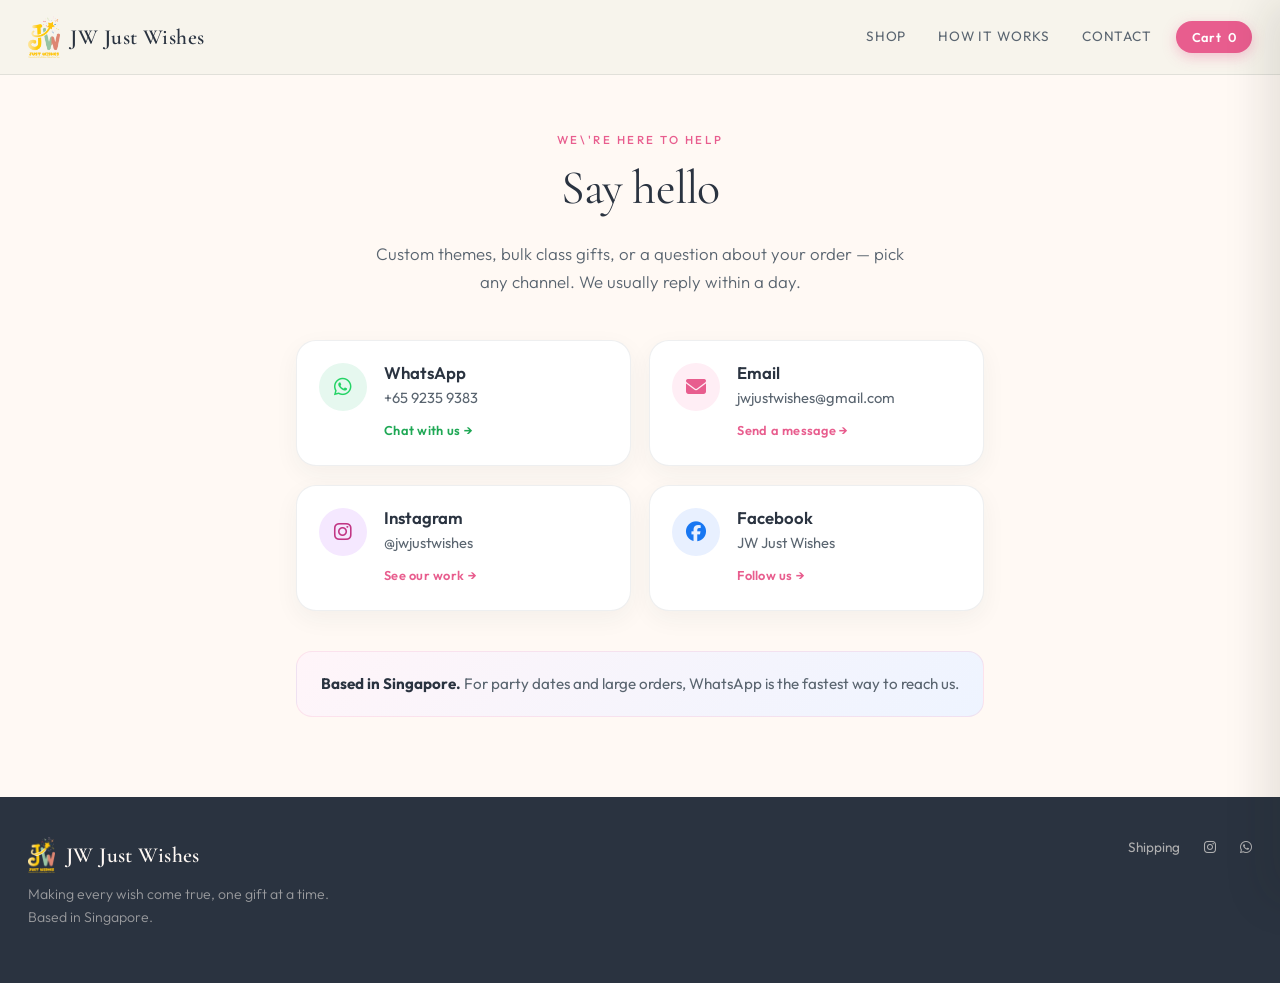
==== contact.html @ 13ad7898 "Add files via upload" ====
<!DOCTYPE html>
<html lang="en">
<head>
<meta charset="UTF-8">
<meta name="viewport" content="width=device-width, initial-scale=1.0">
<title>Contact Us — JW Just Wishes</title>
<link rel="stylesheet" href="https://cdnjs.cloudflare.com/ajax/libs/font-awesome/6.5.1/css/all.min.css">
<link rel="stylesheet" href="styles.css">
<link rel="icon" type="image/png" href="images/logo.png">
</head>
<body>

<header class="nav">
  <div class="nav-inner">
    <button class="menu-toggle" id="menuToggle" aria-label="Toggle navigation">
      <span></span><span></span><span></span>
    </button>
    <a href="index.html" class="brand">
      <img src="images/NewLogo.png" alt="JW Just Wishes logo" class="brand-mark-img">
      <span class="brand-word">JW Just Wishes</span>
    </a>
    <nav class="nav-links" id="navLinks">
      <a href="shop.html">Shop</a>
      <a href="how.html">How it works</a>
      <a href="contact.html">Contact</a>
    </nav>
    <button class="cart-toggle" id="cartToggle" aria-label="Open cart">
      Cart <span id="cartCount">0</span>
    </button>
  </div>
</header>

<main class="contact-page">
  <div class="contact-hero">
    <p class="eyebrow">We\'re here to help</p>
    <h1>Say hello</h1>
    <p class="contact-lead">Custom themes, bulk class gifts, or a question about your order — pick any channel. We usually reply within a day.</p>
  </div>

  <div class="contact-grid">
    <a class="contact-tile contact-tile-wa" href="https://wa.me/6592359383" target="_blank" rel="noopener">
      <span class="contact-tile-icon"><i class="fa-brands fa-whatsapp"></i></span>
      <div class="contact-tile-body">
        <h2>WhatsApp</h2>
        <p class="contact-tile-detail">+65 9235 9383</p>
        <span class="contact-tile-cta">Chat with us →</span>
      </div>
    </a>

    <a class="contact-tile" href="mailto:jwjustwishes@gmail.com">
      <span class="contact-tile-icon"><i class="fa-solid fa-envelope"></i></span>
      <div class="contact-tile-body">
        <h2>Email</h2>
        <p class="contact-tile-detail">jwjustwishes@gmail.com</p>
        <span class="contact-tile-cta">Send a message →</span>
      </div>
    </a>

    <a class="contact-tile" href="https://instagram.com/jwjustwishes" target="_blank" rel="noopener">
      <span class="contact-tile-icon"><i class="fa-brands fa-instagram"></i></span>
      <div class="contact-tile-body">
        <h2>Instagram</h2>
        <p class="contact-tile-detail">@jwjustwishes</p>
        <span class="contact-tile-cta">See our work →</span>
      </div>
    </a>

    <a class="contact-tile" href="https://facebook.com/profile.php?id=61590632560193" target="_blank" rel="noopener">
      <span class="contact-tile-icon"><i class="fa-brands fa-facebook"></i></span>
      <div class="contact-tile-body">
        <h2>Facebook</h2>
        <p class="contact-tile-detail">JW Just Wishes</p>
        <span class="contact-tile-cta">Follow us →</span>
      </div>
    </a>
  </div>

  <div class="contact-note">
    <p><strong>Based in Singapore.</strong> For party dates and large orders, WhatsApp is the fastest way to reach us.</p>
  </div>
</main>

<footer class="site-footer">
  <div class="footer-inner">
    <div>
      <div class="brand footer-brand">
        <span class="logo-chip"><img src="images/NewLogo.png" alt="" class="brand-mark-img"></span>
        <span class="brand-word">JW Just Wishes</span>
      </div>
      <p class="footer-tag">Making every wish come true, one gift at a time.<br>Based in Singapore.</p>
    </div>
    <div class="footer-links">
      <a href="shipping.html">Shipping</a>
      <a href="https://instagram.com/jwjustwishes" target="_blank" rel="noopener" aria-label="Instagram" class="icon-only-link"><i class="fa-brands fa-instagram"></i></a>
      <a href="https://wa.me/6592359383" target="_blank" rel="noopener" aria-label="WhatsApp" class="icon-only-link"><i class="fa-brands fa-whatsapp"></i></a>
    </div>
  </div>
</footer>

<div class="cart-overlay" id="cartOverlay"></div>
<aside class="cart-drawer" id="cartDrawer">
  <div class="cart-head">
    <h3>Your cart</h3>
    <button id="cartClose" aria-label="Close cart">&times;</button>
  </div>
  <div class="cart-items" id="cartItems"></div>
  <div class="cart-foot">
    <div class="shipping-nudge" id="shippingNudge"></div>
    <div class="cart-subtotal"><span>Subtotal</span><span id="cartSubtotal">S$0.00</span></div>
    <div class="cart-subtotal cart-shipping-row"><span>Shipping</span><span id="cartShipping">S$0.00</span></div>
    <div class="cart-subtotal cart-total-row"><span>Total</span><span id="cartTotal">S$0.00</span></div>
    <div class="discount-section">
      <div class="discount-input-group">
        <input type="text" id="discountCodeInput" placeholder="Discount code" autocomplete="off">
        <button type="button" id="applyDiscountBtn">Apply</button>
      </div>
      <p id="discountMessage" class="discount-message"></p>
    </div>
    <button class="btn btn-primary btn-block" id="checkoutBtn">Checkout</button>
    <p class="cart-note">Secure payment via HitPay.</p>
  </div>
</aside>

<script src="script.js"></script>
</body>
</html>
---- styles.css ----
/* ============================================================
   JW Just Wishes — Atelier edition
   Editorial gift boutique · Singapore
   ============================================================ */
@import url('https://fonts.googleapis.com/css2?family=Cormorant+Garamond:ital,wght@0,400;0,600;1,400;1,500&family=Outfit:wght@300;400;500;600&display=swap');

:root {
  --ink: #2a3340;
  --ink-soft: #5a6570;
  --paper: #fff9f4;
  --paper-2: #ffeef5;
  --card: #ffffff;
  --line: rgba(42, 51, 64, 0.1);
  --accent: #e85d8e;          /* birthday pink */
  --accent-deep: #5b8def;     /* sky blue */
  --gold: #f0a53a;            /* sunny gold */
  --sage: #3db89a;            /* mint */
  --blush: #ffd6e7;
  --lilac: #c9b6ff;
  --radius: 18px;
  --radius-lg: 24px;
  --shadow: 0 12px 32px rgba(232, 93, 142, 0.12);
  --font-display: 'Cormorant Garamond', Georgia, serif;
  --font-body: 'Outfit', system-ui, sans-serif;
  font-size: 16px;
}

*, *::before, *::after { box-sizing: border-box; }
html { scroll-behavior: smooth; height: 100%; }
body {
  margin: 0;
  min-height: 100vh;
  display: flex;
  flex-direction: column;
  background: var(--paper);
  color: var(--ink);
  font-family: var(--font-body);
  font-weight: 400;
  line-height: 1.6;
  -webkit-font-smoothing: antialiased;
}
img { max-width: 100%; display: block; }
a { color: inherit; text-decoration: none; }
button { font-family: inherit; }
h1, h2, h3 {
  font-family: var(--font-display);
  font-weight: 600;
  letter-spacing: -0.02em;
  line-height: 1.15;
  margin: 0 0 0.4em;
  color: var(--ink);
}
p { margin: 0 0 1em; }
em { font-style: italic; color: var(--accent); }

.eyebrow {
  font-family: var(--font-body);
  font-size: 0.72rem;
  font-weight: 500;
  letter-spacing: 0.22em;
  text-transform: uppercase;
  color: var(--accent);
  margin: 0 0 1em;
}

/* ---------- Nav ---------- */
.nav {
  position: sticky;
  top: 0;
  z-index: 50;
  background: rgba(247, 243, 236, 0.9);
  backdrop-filter: blur(12px);
  border-bottom: 1px solid var(--line);
}
.nav-inner {
  max-width: 1280px;
  margin: 0 auto;
  padding: 1rem 1.75rem;
  display: flex;
  align-items: center;
  gap: 1.5rem;
}
.brand {
  display: flex;
  align-items: center;
  gap: 0.65rem;
  text-decoration: none;
}
.brand-mark-img { height: 42px; width: auto; }
.brand-word {
  font-family: var(--font-display);
  font-size: 1.35rem;
  font-weight: 600;
  letter-spacing: 0.02em;
  color: var(--ink);
}
.nav-links {
  display: flex;
  gap: 2rem;
  margin-left: auto;
  list-style: none;
}
.nav-links a {
  font-size: 0.85rem;
  font-weight: 400;
  letter-spacing: 0.06em;
  text-transform: uppercase;
  color: var(--ink-soft);
  transition: color 0.2s;
}
.nav-links a:hover { color: var(--ink); }
.cart-toggle {
  display: inline-flex;
  align-items: center;
  gap: 0.4rem;
  border: none;
  background: var(--accent);
  color: #fff;
  padding: 0.5rem 1rem;
  font-size: 0.8rem;
  font-weight: 600;
  letter-spacing: 0.03em;
  border-radius: 999px;
  cursor: pointer;
  box-shadow: 0 4px 14px rgba(232, 93, 142, 0.35);
  transition: transform 0.15s, box-shadow 0.15s;
}
.cart-toggle:hover {
  transform: translateY(-2px);
  box-shadow: 0 6px 18px rgba(232, 93, 142, 0.4);
}
.menu-toggle {
  display: none;
  flex-direction: column;
  gap: 5px;
  background: none;
  border: none;
  padding: 0.4rem;
  cursor: pointer;
}
.menu-toggle span {
  display: block;
  width: 22px;
  height: 1.5px;
  background: var(--ink);
}

/* ---------- Buttons ---------- */
.btn {
  display: inline-flex;
  align-items: center;
  justify-content: center;
  padding: 0.9em 1.75em;
  border: 2px solid var(--ink);
  background: transparent;
  color: var(--ink);
  font-family: var(--font-body);
  font-size: 0.82rem;
  font-weight: 600;
  letter-spacing: 0.04em;
  text-transform: none;
  border-radius: 999px;
  cursor: pointer;
  transition: background 0.2s, color 0.2s, border-color 0.2s, transform 0.15s;
  text-decoration: none;
}
.btn:hover {
  background: var(--ink);
  color: #fff;
  transform: translateY(-2px);
}
.btn-primary {
  background: linear-gradient(135deg, #e85d8e 0%, #f0a53a 100%);
  color: #fff;
  border-color: transparent;
  box-shadow: 0 8px 20px rgba(232, 93, 142, 0.3);
}
.btn-primary:hover {
  background: linear-gradient(135deg, #d94a7c 0%, #e09530 100%);
  border-color: transparent;
  color: #fff;
}
.btn-block { width: 100%; }

/* ---------- Hero (split editorial) ---------- */
.hero {
  max-width: 1280px;
  margin: 0 auto;
  padding: 3.5rem 1.75rem 4rem;
  display: grid;
  grid-template-columns: 1fr 1fr;
  gap: 3rem;
  align-items: center;
  min-height: min(78vh, 720px);
}
.hero-copy h1 {
  font-size: clamp(2.8rem, 5.5vw, 4.2rem);
  font-weight: 400;
  line-height: 1.05;
  margin-bottom: 0.75em;
}
.hero-copy h1 em {
  font-family: var(--font-display);
  font-style: italic;
  font-weight: 400;
  color: var(--accent);
}
.lede {
  font-size: 1.05rem;
  font-weight: 300;
  color: var(--ink-soft);
  max-width: 28em;
  line-height: 1.7;
  margin-bottom: 2em;
}
.hero-actions {
  display: flex;
  flex-wrap: wrap;
  gap: 0.85rem;
}
.hero-visual {
  position: relative;
  aspect-ratio: 4/5;
  background: linear-gradient(160deg, #ffeef5, #e8f0ff);
  overflow: hidden;
  border-radius: 28px;
  box-shadow: 0 20px 50px rgba(232, 93, 142, 0.15);
}
.hero-visual img {
  width: 100%;
  height: 100%;
  object-fit: cover;
}
.hero-visual::after {
  content: "";
  position: absolute;
  inset: 1rem;
  border: 1px solid rgba(255,255,255,0.35);
  pointer-events: none;
}
/* Carousel reused inside hero-visual */
.hero-carousel-container {
  width: 100%;
  height: 100%;
  position: relative;
}
.carousel-track {
  position: relative;
  width: 100%;
  height: 100%;
}
.carousel-card {
  position: absolute;
  inset: 0;
  opacity: 0;
  transition: opacity 0.8s ease;
  pointer-events: none;
  display: flex;
  flex-direction: column;
  background: var(--paper-2);
}
.carousel-card.active {
  opacity: 1;
  z-index: 2;
  pointer-events: auto;
}
.carousel-card img {
  width: 100%;
  flex: 1;
  object-fit: cover;
  min-height: 0;
}
.carousel-card h4 {
  font-family: var(--font-body);
  font-size: 0.75rem;
  font-weight: 500;
  letter-spacing: 0.14em;
  text-transform: uppercase;
  padding: 1rem 1.25rem;
  margin: 0;
  background: var(--card);
  color: var(--ink-soft);
}
.carousel-card.prev,
.carousel-card.next { display: none; }

/* ---------- Sections ---------- */
.section-head {
  max-width: 720px;
  margin: 0 auto 2.5rem;
  padding: 0 1.75rem;
  text-align: center;
}
.section-head h2 {
  font-size: clamp(2rem, 3.5vw, 2.75rem);
  font-weight: 400;
}
.shop-note {
  font-size: 0.95rem;
  font-weight: 300;
  color: var(--ink-soft);
  margin: 0.75em auto 0;
  max-width: 36em;
}

/* Features strip */
.features-strip {
  border-top: 1px solid var(--line);
  border-bottom: 1px solid var(--line);
  background: var(--card);
}
.features-grid {
  max-width: 1280px;
  margin: 0 auto;
  padding: 2.75rem 1.75rem;
  display: grid;
  grid-template-columns: repeat(3, 1fr);
  gap: 2rem;
}
.feature-card {
  text-align: left;
  padding: 0;
  background: none;
  box-shadow: none;
}
.feature-icon {
  font-size: 1.25rem;
  margin-bottom: 0.75em;
  display: block;
}
.feature-card h3 {
  font-family: var(--font-display);
  font-size: 1.35rem;
  font-weight: 600;
  margin-bottom: 0.35em;
}
.feature-card p {
  font-size: 0.9rem;
  font-weight: 300;
  color: var(--ink-soft);
  margin: 0;
  line-height: 1.65;
}

/* ---------- Collections (playful kids filters) ---------- */
.collections-section {
  padding: 4rem 0 1rem;
  background:
    radial-gradient(circle at 12% 20%, rgba(255, 214, 231, 0.7) 0%, transparent 42%),
    radial-gradient(circle at 88% 10%, rgba(201, 182, 255, 0.45) 0%, transparent 40%),
    radial-gradient(circle at 70% 80%, rgba(61, 184, 154, 0.12) 0%, transparent 35%),
    var(--paper);
}
.collection-cards-container {
  display: flex;
  flex-wrap: wrap;
  justify-content: center;
  gap: 0.85rem;
  padding: 0 1.5rem;
  margin-bottom: 2.25rem;
}
.collection-card {
  display: inline-flex;
  flex-direction: column;
  align-items: center;
  justify-content: center;
  gap: 0.4rem;
  min-width: 118px;
  padding: 1rem 1.15rem 0.9rem;
  border: 2.5px solid transparent;
  border-radius: 22px;
  background: var(--card);
  box-shadow: 0 8px 22px rgba(42, 51, 64, 0.07);
  cursor: pointer;
  transition: transform 0.2s ease, box-shadow 0.2s ease, border-color 0.2s ease, background 0.2s ease;
  user-select: none;
  font-family: inherit;
  color: inherit;
}
.collection-card:nth-child(1) { border-color: #ffd6e7; }
.collection-card:nth-child(2) { border-color: #cfe0ff; }
.collection-card:nth-child(3) { border-color: #d4f5ec; }
.collection-card:nth-child(4) { border-color: #ffe6b8; }

.collection-emoji {
  font-size: 1.85rem;
  line-height: 1;
  filter: drop-shadow(0 2px 0 rgba(0,0,0,0.04));
}
.collection-name {
  font-size: 0.82rem;
  font-weight: 600;
  letter-spacing: 0.02em;
  text-transform: none;
  color: var(--ink);
}
.collection-card:hover {
  transform: translateY(-4px) rotate(-1deg);
  box-shadow: 0 14px 28px rgba(232, 93, 142, 0.15);
}
.collection-card:nth-child(2):hover { transform: translateY(-4px) rotate(1deg); }
.collection-card:nth-child(3):hover { transform: translateY(-4px) rotate(-1.5deg); }
.collection-card:nth-child(4):hover { transform: translateY(-4px) rotate(1.2deg); }

.collection-card.active {
  background: linear-gradient(145deg, #fff 0%, #ffe8f2 100%);
  border-color: var(--accent);
  box-shadow: 0 12px 28px rgba(232, 93, 142, 0.22);
  transform: translateY(-2px) scale(1.04);
}
.collection-card.active .collection-name {
  color: var(--accent);
}

/* ---------- Product grid ---------- */
.shop { padding: 2rem 0 5rem; }
.product-grid {
  max-width: 1280px;
  margin: 0 auto;
  padding: 0 1.75rem;
  display: grid;
  grid-template-columns: repeat(4, 1fr);
  gap: 1.75rem 1.25rem;
}
@media (max-width: 1000px) {
  .product-grid { grid-template-columns: repeat(2, 1fr); }
}
@media (max-width: 520px) {
  .product-grid { grid-template-columns: 1fr; gap: 2rem; }
}

.product-card,
a.product-card-link {
  display: flex;
  flex-direction: column;
  background: transparent;
  border: none;
  box-shadow: none !important;
  border-radius: 0;
  overflow: visible;
  text-decoration: none;
  color: inherit;
  height: 100%;
  transition: none;
}
.product-card:hover,
a.product-card-link:hover {
  transform: none;
  box-shadow: none !important;
}
.product-media {
  aspect-ratio: 3/4;
  background: linear-gradient(160deg, #ffeef5 0%, #eef4ff 100%);
  overflow: hidden;
  position: relative;
  border-radius: 20px;
}
.product-media img {
  width: 100%;
  height: 100%;
  object-fit: cover;
  transition: transform 0.6s cubic-bezier(0.25, 0.46, 0.45, 0.94);
}
a.product-card-link:hover .product-media img {
  transform: scale(1.04);
}
.product-body {
  padding: 1.1rem 0 0;
  display: flex;
  flex-direction: column;
  gap: 0.35rem;
  flex: 1;
}
.tag-container { min-height: 1.2em; }
.collection-label {
  font-size: 0.65rem;
  font-weight: 500;
  letter-spacing: 0.14em;
  text-transform: uppercase;
  color: var(--accent);
  background: none;
  padding: 0;
  border-radius: 0;
}
.product-title {
  font-family: var(--font-display);
  font-size: 1.35rem;
  font-weight: 600;
  line-height: 1.25;
  min-height: auto;
  margin: 0;
  color: var(--ink);
}
.product-price {
  font-size: 1rem;
  font-weight: 600;
  letter-spacing: 0.02em;
  color: var(--accent);
  margin: 0.15em 0 0;
}
.btn-view {
  margin-top: auto;
  padding-top: 0.65em;
  font-size: 0.72rem;
  font-weight: 500;
  letter-spacing: 0.14em;
  text-transform: uppercase;
  color: var(--ink);
  border-bottom: 1px solid transparent;
  align-self: flex-start;
  transition: border-color 0.2s;
}
a.product-card-link:hover .btn-view {
  border-bottom-color: var(--ink);
}

/* Dual image carousel on cards */
.product-media-multi { cursor: pointer; user-select: none; }
.product-media-track {
  position: relative;
  width: 100%;
  height: 100%;
  aspect-ratio: 3/4;
}
.product-media-multi .product-slide {
  position: absolute;
  inset: 0;
  width: 100%;
  height: 100%;
  object-fit: cover;
  opacity: 0;
  transition: opacity 0.4s ease;
}
.product-media-multi .product-slide.is-active {
  opacity: 1;
  z-index: 1;
}
.product-media-dots {
  position: absolute;
  left: 0; right: 0; bottom: 0.75em;
  display: flex;
  justify-content: center;
  gap: 0.35em;
  z-index: 2;
  pointer-events: none;
}
.product-media-dot {
  width: 5px; height: 5px;
  border-radius: 50%;
  background: rgba(255,255,255,0.45);
}
.product-media-dot.is-active { background: #fff; }
.product-media-hint {
  position: absolute;
  top: 0.65em;
  right: 0.65em;
  z-index: 2;
  pointer-events: none;
}
.product-media-count {
  font-size: 0.65rem;
  font-weight: 500;
  letter-spacing: 0.06em;
  color: #fff;
  background: rgba(28, 25, 21, 0.55);
  padding: 0.25em 0.55em;
}
.product-media-hint-text { display: none; }

/* Shop filters */
.shop-filters {
  max-width: 1280px;
  margin: 0 auto 2rem;
  padding: 0 1.75rem;
  display: flex;
  flex-wrap: wrap;
  gap: 0.5rem;
  justify-content: center;
}
.shop-filter-pill {
  appearance: none;
  border: 2px solid #ffd6e7;
  background: #fff;
  color: var(--ink);
  font-family: var(--font-body);
  font-size: 0.82rem;
  font-weight: 600;
  letter-spacing: 0.02em;
  text-transform: none;
  padding: 0.65em 1.25em;
  border-radius: 999px;
  cursor: pointer;
  transition: background 0.2s, color 0.2s, border-color 0.2s, transform 0.15s;
}
.shop-filter-pill:hover {
  border-color: var(--accent);
  transform: translateY(-2px);
}
.shop-filter-pill.active {
  background: var(--accent);
  border-color: var(--accent);
  color: #fff;
  box-shadow: 0 6px 16px rgba(232, 93, 142, 0.28);
}

/* ---------- CTA ---------- */
.cta-banner {
  margin: 2.5rem 0 0;
  padding: 4.5rem 1.75rem;
  background: linear-gradient(135deg, #5b8def 0%, #e85d8e 55%, #f0a53a 100%);
  color: #fff;
  text-align: center;
  border-radius: 0;
}
.cta-banner .eyebrow { color: rgba(255,255,255,0.9); }
.cta-banner h2 {
  color: #fff;
  font-size: clamp(1.9rem, 3.5vw, 2.6rem);
  font-weight: 400;
  max-width: 16em;
  margin: 0 auto 0.6em;
}
.cta-banner .lede {
  color: rgba(255,255,255,0.88);
  margin: 0 auto 1.75em;
}
.cta-banner .btn-primary {
  background: #fff;
  color: var(--accent);
  border-color: #fff;
  box-shadow: 0 8px 24px rgba(0,0,0,0.12);
}
.cta-banner .btn-primary:hover {
  background: #fff5f9;
  color: var(--accent);
  border-color: #fff;
}

/* ---------- Footer ---------- */
.site-footer {
  background: var(--ink);
  color: rgba(247, 243, 236, 0.75);
  padding: 2.5rem 1.75rem;
  margin-top: auto;
}
.footer-inner {
  max-width: 1280px;
  margin: 0 auto;
  display: flex;
  flex-wrap: wrap;
  justify-content: space-between;
  gap: 2rem;
  align-items: flex-start;
}
.footer-brand .brand-word { color: var(--paper); }
.footer-tag {
  font-size: 0.88rem;
  font-weight: 300;
  margin-top: 0.75em;
  line-height: 1.6;
  color: rgba(247, 243, 236, 0.55);
}
.footer-links {
  display: flex;
  gap: 1.5rem;
  align-items: center;
}
.footer-links a {
  font-size: 0.85rem;
  color: rgba(247, 243, 236, 0.65);
  transition: color 0.2s;
}
.footer-links a:hover { color: var(--paper); }
.icon-only-link { font-size: 1.15rem; }

/* ---------- Product detail ---------- */
.product-page {
  max-width: 1200px;
  margin: 0 auto;
  padding: 2.5rem 1.75rem 5rem;
}
.back-to-shop {
  display: inline-block;
  margin-bottom: 1.75rem;
  font-size: 0.75rem;
  font-weight: 500;
  letter-spacing: 0.12em;
  text-transform: uppercase;
  color: var(--ink-soft);
}
.back-to-shop:hover { color: var(--ink); }
.product-detail-layout {
  display: grid;
  grid-template-columns: 1fr 1fr;
  gap: 3.5rem;
  align-items: start;
}
.product-detail-media img {
  width: 100%;
  aspect-ratio: 3/4;
  object-fit: cover;
  background: var(--paper-2);
}
.product-detail-info h1 {
  font-size: clamp(1.9rem, 3vw, 2.5rem);
  font-weight: 400;
  margin-bottom: 0.35em;
}
.product-detail-price {
  font-size: 1.1rem;
  font-weight: 400;
  letter-spacing: 0.04em;
  color: var(--ink-soft);
  margin-bottom: 1.25em;
}
.product-desc {
  font-size: 0.95rem;
  font-weight: 300;
  color: var(--ink-soft);
  line-height: 1.7;
}
.product-form {
  margin-top: 2rem;
  padding-top: 1.75rem;
  border-top: 1px solid var(--line);
}
.field-row {
  display: flex;
  flex-direction: column;
  gap: 0.4em;
  margin-bottom: 1.25em;
}
.field-row label {
  font-size: 0.72rem;
  font-weight: 500;
  letter-spacing: 0.12em;
  text-transform: uppercase;
  color: var(--ink-soft);
}
.field-row input,
.field-row textarea {
  padding: 0.75em 0.9em;
  border: 1px solid var(--line);
  border-radius: 0;
  background: var(--card);
  font-family: var(--font-body);
  font-size: 0.95rem;
  color: var(--ink);
  width: 100%;
  transition: border-color 0.15s;
}
.field-row input:focus,
.field-row textarea:focus {
  outline: none;
  border-color: var(--ink);
}
.field-helper {
  font-size: 0.78rem;
  font-weight: 300;
  color: var(--ink-soft);
  margin: 0;
  line-height: 1.45;
}

/* Theme text options */
.theme-options {
  display: flex;
  flex-wrap: wrap;
  gap: 0.45rem;
  margin-top: 0.25em;
}
.theme-option { cursor: pointer; margin: 0; }
.theme-option input {
  position: absolute;
  opacity: 0;
  pointer-events: none;
}
.theme-card {
  display: inline-flex;
  align-items: center;
  justify-content: center;
  padding: 0.7em 1.15em;
  border: 2px solid #ffd6e7;
  border-radius: 999px;
  background: #fff;
  font-size: 0.85rem;
  font-weight: 600;
  letter-spacing: 0.02em;
  color: var(--ink);
  transition: background 0.15s, border-color 0.15s, color 0.15s, transform 0.15s;
}
.theme-option input:checked + .theme-card {
  background: var(--accent);
  border-color: var(--accent);
  color: #fff;
  transform: scale(1.05);
}
.theme-option:hover .theme-card { border-color: var(--ink); }

/* Name card preview */
.name-card-preview { margin: 0.5em 0 1.5em; }
.preview-label {
  font-size: 0.7rem;
  font-weight: 500;
  letter-spacing: 0.14em;
  text-transform: uppercase;
  color: var(--ink-soft);
  margin: 0 0 0.6em;
}
.theme-image-preview .theme-preview-frame {
  position: relative;
  max-width: 280px;
  border: 1px solid var(--line);
  background: #eee;
  box-shadow: var(--shadow);
}
.theme-preview-frame > img#themePreviewImg {
  width: 100%;
  display: block;
}
.theme-preview-frame .preview-name-wrap {
  position: absolute;
  width: 88%;
  max-width: 260px;
  pointer-events: none;
  z-index: 2;
  transform: translate(-50%, -50%);
}
.theme-preview-frame .preview-name-svg {
  width: 100%;
  height: auto;
  display: block;
  overflow: visible;
}
.theme-preview-frame .preview-name-text,
.theme-preview-frame .preview-name-text textPath {
  fill: #fff;
  font-size: 38px;
  font-weight: 700;
  filter: drop-shadow(0 1px 3px rgba(0,0,0,.45));
}
.theme-preview-frame .preview-name-straight {
  margin: 0;
  text-align: center;
  font-family: var(--font-display);
  font-size: 23px;
  font-weight: 600;
  color: #1a1a1a;
  line-height: 1.2;
}
.theme-preview-frame .preview-name-svg[hidden],
.theme-preview-frame .preview-name-straight[hidden] {
  display: none !important;
}
.theme-preview-frame .preview-age {
  position: absolute;
  margin: 0;
  font-family: var(--font-display);
  font-weight: 700;
  color: #fff;
  text-shadow: 0 1px 4px rgba(0,0,0,.5);
  text-align: center;
  z-index: 2;
  pointer-events: none;
}
.theme-preview-frame .preview-age-img {
  position: absolute;
  top: 58%;
  left: 50%;
  transform: translate(-50%, -50%);
  max-width: 36%;
  max-height: 26%;
  object-fit: contain;
  z-index: 2;
  pointer-events: none;
}
.preview-age-img[hidden],
.preview-age[hidden],
.bag-preview-age-img[hidden],
.bag-preview-age[hidden] {
  display: none !important;
}

/* Bag preview */
.bag-preview { margin: 1em 0 1.5em; }
.bag-flip-scene {
  perspective: 1000px;
  max-width: 240px;
  margin: 0.5em 0 0.75em;
}
.bag-flip-card {
  position: relative;
  width: 100%;
  aspect-ratio: 3/4;
  transform-style: preserve-3d;
  transition: transform 0.55s ease;
}
.bag-flip-card.is-flipped { transform: rotateY(180deg); }
.bag-face {
  position: absolute;
  inset: 0;
  backface-visibility: hidden;
  overflow: hidden;
  border: 1px solid var(--line);
  background: var(--paper-2);
}
.bag-face img { width: 100%; height: 100%; object-fit: cover; }
.bag-face-back { transform: rotateY(180deg); }
.bag-face-front { position: relative; }
.bag-name-overlay {
  position: absolute;
  left: 0; right: 0; top: 42%;
  display: flex;
  flex-direction: column;
  align-items: center;
  pointer-events: none;
  z-index: 2;
  text-align: center;
  padding: 0 0.6em;
}
.bag-preview-name,
.bag-preview-age {
  font-family: var(--font-display);
  font-weight: 700;
  color: #fff;
  text-shadow: 0 1px 4px rgba(0,0,0,.5);
  margin: 0;
}
.btn-flip-bag {
  display: inline-block;
  padding: 0.5em 1.1em;
  border: 1px solid var(--ink);
  background: transparent;
  font-size: 0.75rem;
  font-weight: 500;
  letter-spacing: 0.1em;
  text-transform: uppercase;
  cursor: pointer;
}
.btn-flip-bag:hover {
  background: var(--ink);
  color: var(--paper);
}

/* Choose options / multi name */
.choose-options-list {
  display: flex;
  flex-direction: column;
  gap: 0.4em;
}
.choose-option {
  display: flex;
  align-items: center;
  gap: 0.6em;
  padding: 0.55em 0.75em;
  border: 1px solid var(--line);
  background: var(--card);
  font-size: 0.9rem;
  cursor: pointer;
}
.choose-option:has(input:checked) {
  border-color: var(--ink);
  background: rgba(28, 25, 21, 0.04);
}
.name-count {
  font-size: 0.75rem;
  font-weight: 500;
  letter-spacing: 0.06em;
  color: var(--ink-soft);
}

/* ---------- Cart drawer ---------- */
.cart-overlay {
  position: fixed;
  inset: 0;
  background: rgba(28, 25, 21, 0.35);
  opacity: 0;
  pointer-events: none;
  transition: opacity 0.25s;
  z-index: 60;
}
.cart-overlay.open { opacity: 1; pointer-events: auto; }
.cart-drawer {
  position: fixed;
  top: 0; right: 0;
  height: 100%;
  width: 400px;
  max-width: 94vw;
  background: var(--paper);
  z-index: 70;
  transform: translateX(100%);
  transition: transform 0.3s ease;
  display: flex;
  flex-direction: column;
  box-shadow: -16px 0 40px rgba(28, 25, 21, 0.1);
}
.cart-drawer.open { transform: translateX(0); }
.cart-head {
  display: flex;
  align-items: center;
  justify-content: space-between;
  padding: 1.35rem 1.5rem;
  border-bottom: 1px solid var(--line);
}
.cart-head h3 {
  margin: 0;
  font-size: 1.4rem;
  font-weight: 400;
}
.cart-head button {
  background: none;
  border: none;
  font-size: 1.5rem;
  cursor: pointer;
  color: var(--ink-soft);
  line-height: 1;
}
.cart-items {
  flex: 1;
  overflow-y: auto;
  padding: 1rem 1.5rem;
}
.cart-item {
  display: flex;
  justify-content: space-between;
  gap: 0.8em;
  padding: 1rem 0;
  border-bottom: 1px solid var(--line);
}
.cart-item-name {
  font-family: var(--font-display);
  font-size: 1.1rem;
  font-weight: 600;
}
.cart-personalise {
  display: block;
  font-size: 0.78rem;
  color: var(--ink-soft);
  margin: 0.25em 0;
}
.cart-item-price {
  font-size: 0.85rem;
  color: var(--ink-soft);
}
.cart-item-controls {
  display: flex;
  align-items: center;
  gap: 0.35em;
}
.qty-btn {
  width: 28px; height: 28px;
  border: 1px solid var(--line);
  background: var(--card);
  cursor: pointer;
  font-size: 1rem;
}
.qty-num { min-width: 22px; text-align: center; font-size: 0.9rem; }
.remove-btn {
  background: none;
  border: none;
  color: #a33;
  cursor: pointer;
  font-size: 1rem;
  margin-left: 0.25em;
}
.cart-foot {
  padding: 1.25rem 1.5rem 1.75rem;
  border-top: 1px solid var(--line);
}
.cart-subtotal {
  display: flex;
  justify-content: space-between;
  font-size: 0.9rem;
  margin-bottom: 0.55em;
}
.cart-total-row {
  font-size: 1.05rem;
  font-weight: 500;
  padding-top: 0.65em;
  border-top: 1px solid var(--line);
  margin-top: 0.35em;
}
.cart-note {
  font-size: 0.72rem;
  color: var(--ink-soft);
  text-align: center;
  margin: 0.85em 0 0;
}
.discount-section { margin: 1rem 0; }
.discount-input-group {
  display: flex;
  gap: 0.4rem;
}
.discount-input-group input {
  flex: 1;
  padding: 0.65rem 0.8rem;
  border: 1px solid var(--line);
  background: var(--card);
  font-size: 0.85rem;
  text-transform: uppercase;
}
.discount-input-group button {
  background: var(--ink);
  color: var(--paper);
  border: none;
  padding: 0.65rem 1rem;
  font-size: 0.75rem;
  font-weight: 500;
  letter-spacing: 0.08em;
  text-transform: uppercase;
  cursor: pointer;
}
.shipping-nudge {
  margin: 0 0 1rem;
  padding: 0.75rem 0.9rem;
  background: var(--paper-2);
  font-size: 0.8rem;
  text-align: center;
  color: var(--ink-soft);
}
.shipping-nudge.reached {
  background: rgba(92, 107, 84, 0.12);
  color: var(--sage);
  font-weight: 500;
}
.shipping-nudge-bar-track {
  margin-top: 0.45rem;
  height: 3px;
  background: rgba(0,0,0,0.08);
  overflow: hidden;
}
.shipping-nudge-bar-fill {
  height: 100%;
  background: var(--sage);
  transition: width 0.3s ease;
}
.shipping-nudge:empty { display: none; }

/* Policy pages */
.policy-content {
  max-width: 640px;
  margin: 2em auto 4em;
  padding: 0 1.75rem;
}
.policy-content h3 {
  font-size: 1.25rem;
  margin-top: 1.75em;
  margin-bottom: 0.5em;
}
.policy-content p {
  color: var(--ink-soft);
  font-weight: 300;
}

/* How page */
.how { padding: 4em 0 5em; }
.how-steps {
  max-width: 640px;
  margin: 2.5em auto 0;
  padding: 0 1.75rem;
  list-style: none;
  display: flex;
  flex-direction: column;
  gap: 2rem;
}
.how-steps li {
  display: flex;
  gap: 1.25rem;
  align-items: flex-start;
}
.step-index {
  flex: none;
  width: 2.2em;
  height: 2.2em;
  border: 1px solid var(--ink);
  display: flex;
  align-items: center;
  justify-content: center;
  font-family: var(--font-display);
  font-size: 1.1rem;
}
.how-steps h3 { font-size: 1.25rem; margin-bottom: 0.25em; }
.how-steps p { color: var(--ink-soft); font-weight: 300; margin: 0; }

/* Mobile nav */
@media (max-width: 880px) {
  .hero {
    grid-template-columns: 1fr;
    min-height: auto;
    padding-top: 2rem;
  }
  .hero-visual { aspect-ratio: 4/5; max-height: 420px; }
  .features-grid { grid-template-columns: 1fr; gap: 1.75rem; }
  .product-detail-layout { grid-template-columns: 1fr; gap: 2rem; }
  .menu-toggle { display: flex; }
  .nav-links {
    display: none;
    position: absolute;
    top: 100%;
    left: 0; right: 0;
    flex-direction: column;
    background: var(--paper);
    border-bottom: 1px solid var(--line);
    padding: 1rem 1.75rem 1.25rem;
    gap: 1rem;
    margin: 0;
  }
  .nav-links.active { display: flex; }
  .nav-inner { position: relative; }
}

/* Misc helpers from old site */
.age-label { display: none; }
.product-loading, .product-missing {
  text-align: center;
  color: var(--ink-soft);
  padding: 3em 1em;
}
#productAddBtn { margin-top: 0.5em; }
.logo-chip .brand-mark-img { height: 36px; }

/* ==================== Contact page ==================== */
.contact-page {
  max-width: 920px;
  margin: 0 auto;
  padding: 3.5rem 1.5rem 5rem;
}
.contact-hero {
  text-align: center;
  max-width: 34em;
  margin: 0 auto 2.75rem;
}
.contact-hero h1 {
  font-size: clamp(2.2rem, 4vw, 3rem);
  font-weight: 400;
  margin-bottom: 0.5em;
}
.contact-lead {
  font-size: 1.05rem;
  font-weight: 300;
  color: var(--ink-soft, #5a6570);
  line-height: 1.65;
  margin: 0;
}
.contact-grid {
  display: grid;
  grid-template-columns: repeat(2, 1fr);
  gap: 1.15rem;
}
@media (max-width: 640px) {
  .contact-grid { grid-template-columns: 1fr; }
}
.contact-tile {
  display: flex;
  align-items: flex-start;
  gap: 1.1rem;
  padding: 1.4rem 1.35rem;
  background: var(--card, #fff);
  border: 1.5px solid rgba(42, 51, 64, 0.08);
  border-radius: 20px;
  text-decoration: none;
  color: inherit;
  box-shadow: 0 8px 24px rgba(42, 51, 64, 0.05);
  transition: transform 0.2s ease, box-shadow 0.2s ease, border-color 0.2s ease;
}
.contact-tile:hover {
  transform: translateY(-3px);
  box-shadow: 0 14px 32px rgba(232, 93, 142, 0.12);
  border-color: rgba(232, 93, 142, 0.35);
}
.contact-tile-icon {
  flex: none;
  width: 3rem;
  height: 3rem;
  border-radius: 50%;
  display: flex;
  align-items: center;
  justify-content: center;
  font-size: 1.25rem;
  background: #ffeef5;
  color: var(--accent, #e85d8e);
}
.contact-tile-wa .contact-tile-icon {
  background: #e6f8ef;
  color: #25d366;
}
.contact-tile:nth-child(3) .contact-tile-icon {
  background: #f5e8ff;
  color: #c13584;
}
.contact-tile:nth-child(4) .contact-tile-icon {
  background: #e8f0ff;
  color: #1877f2;
}
.contact-tile-body {
  flex: 1;
  min-width: 0;
}
.contact-tile h2 {
  font-family: inherit;
  font-size: 1.05rem;
  font-weight: 600;
  margin: 0 0 0.2em;
  letter-spacing: 0;
  color: var(--ink, #2a3340);
}
.contact-tile-detail {
  font-size: 0.92rem;
  color: var(--ink-soft, #5a6570);
  margin: 0 0 0.55em;
  word-break: break-word;
}
.contact-tile-cta {
  font-size: 0.8rem;
  font-weight: 600;
  color: var(--accent, #e85d8e);
  letter-spacing: 0.02em;
}
.contact-tile-wa .contact-tile-cta { color: #1fa855; }
.contact-note {
  margin-top: 2.5rem;
  text-align: center;
  padding: 1.25rem 1.5rem;
  background: linear-gradient(135deg, #fff5f9 0%, #eef4ff 100%);
  border-radius: 16px;
  border: 1px solid rgba(232, 93, 142, 0.12);
}
.contact-note p {
  margin: 0;
  font-size: 0.95rem;
  color: var(--ink-soft, #5a6570);
  line-height: 1.55;
}
.contact-note strong {
  color: var(--ink, #2a3340);
}
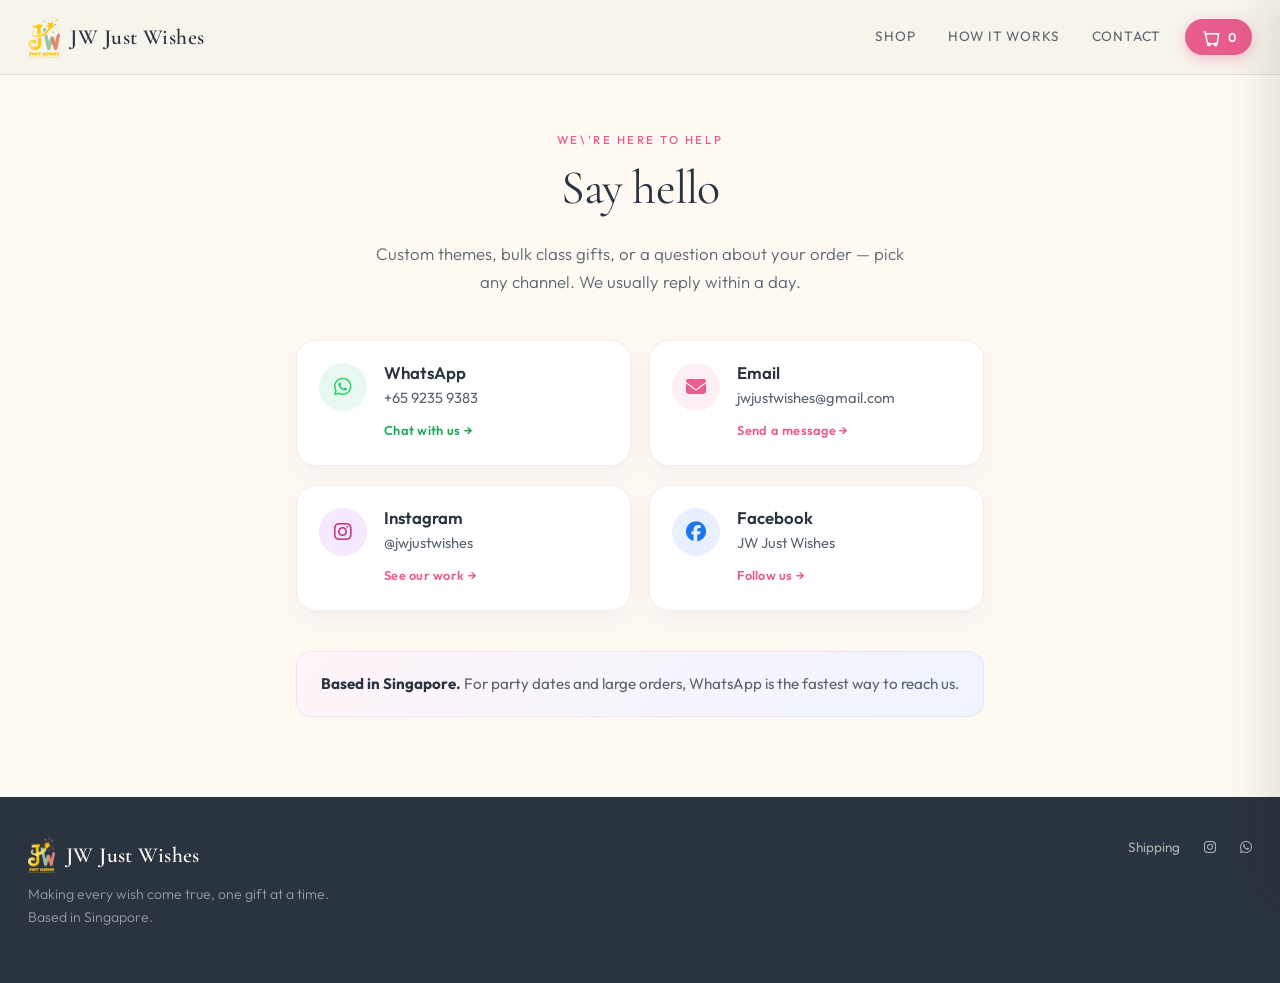
==== commit 52549a22: "Add cart icon to contact page button" ====
--- a/contact.html
+++ b/contact.html
@@ -25,7 +25,8 @@
       <a href="contact.html">Contact</a>
     </nav>
     <button class="cart-toggle" id="cartToggle" aria-label="Open cart">
-      Cart <span id="cartCount">0</span>
+      <svg width="20" height="20" viewBox="0 0 24 24" fill="none" stroke="currentColor" stroke-width="1.8"><path d="M3 6h2l2.4 12.2a2 2 0 002 1.8h8.4a2 2 0 002-1.8L21 8H6"/><circle cx="9.5" cy="21" r="1.4"/><circle cx="17.5" cy="21" r="1.4"/></svg>
+      <span id="cartCount">0</span>
     </button>
   </div>
 </header>
--- a/styles.css
+++ b/styles.css
@@ -303,43 +303,95 @@
   max-width: 36em;
 }
 
-/* Features strip */
+/* Features strip — clean band with soft polish */
 .features-strip {
-  border-top: 1px solid var(--line);
-  border-bottom: 1px solid var(--line);
-  background: var(--card);
+  border-top: 1px solid rgba(42, 51, 64, 0.06);
+  border-bottom: 1px solid rgba(42, 51, 64, 0.06);
+  background: linear-gradient(180deg, #ffffff 0%, #fff9f4 100%);
 }
 .features-grid {
-  max-width: 1280px;
+  max-width: 1100px;
   margin: 0 auto;
-  padding: 2.75rem 1.75rem;
+  padding: 3rem 1.75rem;
   display: grid;
   grid-template-columns: repeat(3, 1fr);
-  gap: 2rem;
+  gap: 0;
 }
 .feature-card {
-  text-align: left;
-  padding: 0;
+  text-align: center;
+  padding: 0 1.75rem;
   background: none;
   box-shadow: none;
+  border: none;
+  border-radius: 0;
+  position: relative;
+}
+/* soft vertical dividers between columns */
+.feature-card:not(:last-child)::after {
+  content: "";
+  position: absolute;
+  top: 12%;
+  bottom: 12%;
+  right: 0;
+  width: 1px;
+  background: linear-gradient(
+    180deg,
+    transparent 0%,
+    rgba(232, 93, 142, 0.25) 20%,
+    rgba(91, 141, 239, 0.25) 80%,
+    transparent 100%
+  );
 }
 .feature-icon {
-  font-size: 1.25rem;
-  margin-bottom: 0.75em;
-  display: block;
+  display: inline-flex;
+  align-items: center;
+  justify-content: center;
+  width: 2.75rem;
+  height: 2.75rem;
+  margin: 0 auto 1rem;
+  font-size: 1.35rem;
+  border-radius: 50%;
+  background: #ffeef5;
+  line-height: 1;
+}
+.feature-card:nth-child(2) .feature-icon {
+  background: #eef3ff;
+}
+.feature-card:nth-child(3) .feature-icon {
+  background: #e8f7f2;
 }
 .feature-card h3 {
   font-family: var(--font-display);
   font-size: 1.35rem;
   font-weight: 600;
-  margin-bottom: 0.35em;
+  margin: 0 0 0.45em;
+  color: var(--ink);
 }
 .feature-card p {
   font-size: 0.9rem;
-  font-weight: 300;
-  color: var(--ink-soft);
-  margin: 0;
+  font-weight: 400;
+  color: var(--ink-soft);
+  margin: 0 auto;
   line-height: 1.65;
+  max-width: 22em;
+}
+@media (max-width: 880px) {
+  .features-grid {
+    grid-template-columns: 1fr;
+    gap: 2rem;
+    max-width: 400px;
+    padding: 2.5rem 1.5rem;
+  }
+  .feature-card {
+    padding: 0;
+  }
+  .feature-card:not(:last-child)::after {
+    display: none;
+  }
+  .feature-card:not(:last-child) {
+    padding-bottom: 2rem;
+    border-bottom: 1px solid rgba(42, 51, 64, 0.06);
+  }
 }
 
 /* ---------- Collections (playful kids filters) ---------- */
@@ -419,75 +471,87 @@
   margin: 0 auto;
   padding: 0 1.75rem;
   display: grid;
-  grid-template-columns: repeat(4, 1fr);
-  gap: 1.75rem 1.25rem;
-}
-@media (max-width: 1000px) {
-  .product-grid { grid-template-columns: repeat(2, 1fr); }
-}
+  grid-template-columns: repeat(5, 1fr);
+  gap: 1.25rem;
+}
+
+/* 2. 平板 / 小屏电脑 (<= 1100px)：一行 3 或 4 个（防止卡片太挤） */
+@media (max-width: 1100px) {
+  .product-grid {
+    grid-template-columns: repeat(3, 1fr) !important;
+    gap: 1rem !important;
+  }
+}
+
+/* 手机端 (<= 520px)：依然保持双列 */
 @media (max-width: 520px) {
-  .product-grid { grid-template-columns: 1fr; gap: 2rem; }
+  .product-grid { 
+    grid-template-columns: repeat(2, 1fr) !important; 
+    gap: 0.75rem !important; /* 缩小卡片间的缝隙，留出更多显示空间 */
+  }
 }
 
 .product-card,
 a.product-card-link {
   display: flex;
   flex-direction: column;
-  background: transparent;
+  background: #fff;
   border: none;
-  box-shadow: none !important;
-  border-radius: 0;
-  overflow: visible;
+  border-radius: 18px;
+  overflow: hidden;
   text-decoration: none;
   color: inherit;
   height: 100%;
-  transition: none;
+  box-shadow: 0 6px 22px rgba(42, 51, 64, 0.07) !important;
+  transition: transform 0.2s ease, box-shadow 0.2s ease;
 }
 .product-card:hover,
 a.product-card-link:hover {
-  transform: none;
-  box-shadow: none !important;
+  transform: translateY(-4px);
+  box-shadow: 0 12px 28px rgba(42, 51, 64, 0.12) !important;
 }
 .product-media {
-  aspect-ratio: 3/4;
-  background: linear-gradient(160deg, #ffeef5 0%, #eef4ff 100%);
+  aspect-ratio: 4/3;
+  background: #f3f0eb;
   overflow: hidden;
   position: relative;
-  border-radius: 20px;
+  border-radius: 0;
 }
 .product-media img {
   width: 100%;
   height: 100%;
   object-fit: cover;
-  transition: transform 0.6s cubic-bezier(0.25, 0.46, 0.45, 0.94);
+  transition: transform 0.45s ease;
 }
 a.product-card-link:hover .product-media img {
-  transform: scale(1.04);
+  transform: scale(1.03);
 }
 .product-body {
-  padding: 1.1rem 0 0;
+  padding: 1.15rem 1.2rem 1.35rem;
   display: flex;
   flex-direction: column;
   gap: 0.35rem;
   flex: 1;
+  background: #fff;
 }
 .tag-container { min-height: 1.2em; }
 .collection-label {
-  font-size: 0.65rem;
-  font-weight: 500;
-  letter-spacing: 0.14em;
-  text-transform: uppercase;
-  color: var(--accent);
-  background: none;
-  padding: 0;
-  border-radius: 0;
+  display: inline-block;
+  font-size: 0.68rem;
+  font-weight: 600;
+  letter-spacing: 0.02em;
+  text-transform: none;
+  color: #5c6b4f;
+  background: #eae0c9;
+  padding: 0.2em 0.65em;
+  border-radius: 999px;
 }
 .product-title {
   font-family: var(--font-display);
   font-size: 1.35rem;
   font-weight: 600;
   line-height: 1.25;
-  min-height: auto;
+  min-height: 2.5em;   /* 约等于两行，短标题也占同样高度 */
   margin: 0;
   color: var(--ink);
 }
@@ -496,7 +560,8 @@
   font-weight: 600;
   letter-spacing: 0.02em;
   color: var(--accent);
-  margin: 0.15em 0 0;
+  margin: 0.35em 0 0;  /* 与标题间距固定 */
+  min-height: 1.4em;    /* 可选，价钱本身高度一致 */
 }
 .btn-view {
   margin-top: auto;
@@ -520,7 +585,7 @@
   position: relative;
   width: 100%;
   height: 100%;
-  aspect-ratio: 3/4;
+  aspect-ratio: 4/3;
 }
 .product-media-multi .product-slide {
   position: absolute;
@@ -951,22 +1016,33 @@
 .choose-option {
   display: flex;
   align-items: center;
-  gap: 0.6em;
-  padding: 0.55em 0.75em;
+  justify-content: flex-start;
+  gap: 0.75em;
+  padding: 0.7em 0.9em;
   border: 1px solid var(--line);
   background: var(--card);
   font-size: 0.9rem;
   cursor: pointer;
+  text-align: left;
+}
+.choose-option input[type="checkbox"] {
+  width: auto;          /* 覆盖 .field-row input 的 width:100% */
+  height: 1.1em;
+  margin: 0;
+  padding: 0;
+  flex-shrink: 0;
+  border: none;
+  appearance: auto;
+  -webkit-appearance: checkbox;
+}
+.choose-option span {
+  flex: 1;
+  text-align: left;
+  line-height: 1.35;
 }
 .choose-option:has(input:checked) {
   border-color: var(--ink);
   background: rgba(28, 25, 21, 0.04);
-}
-.name-count {
-  font-size: 0.75rem;
-  font-weight: 500;
-  letter-spacing: 0.06em;
-  color: var(--ink-soft);
 }
 
 /* ---------- Cart drawer ---------- */
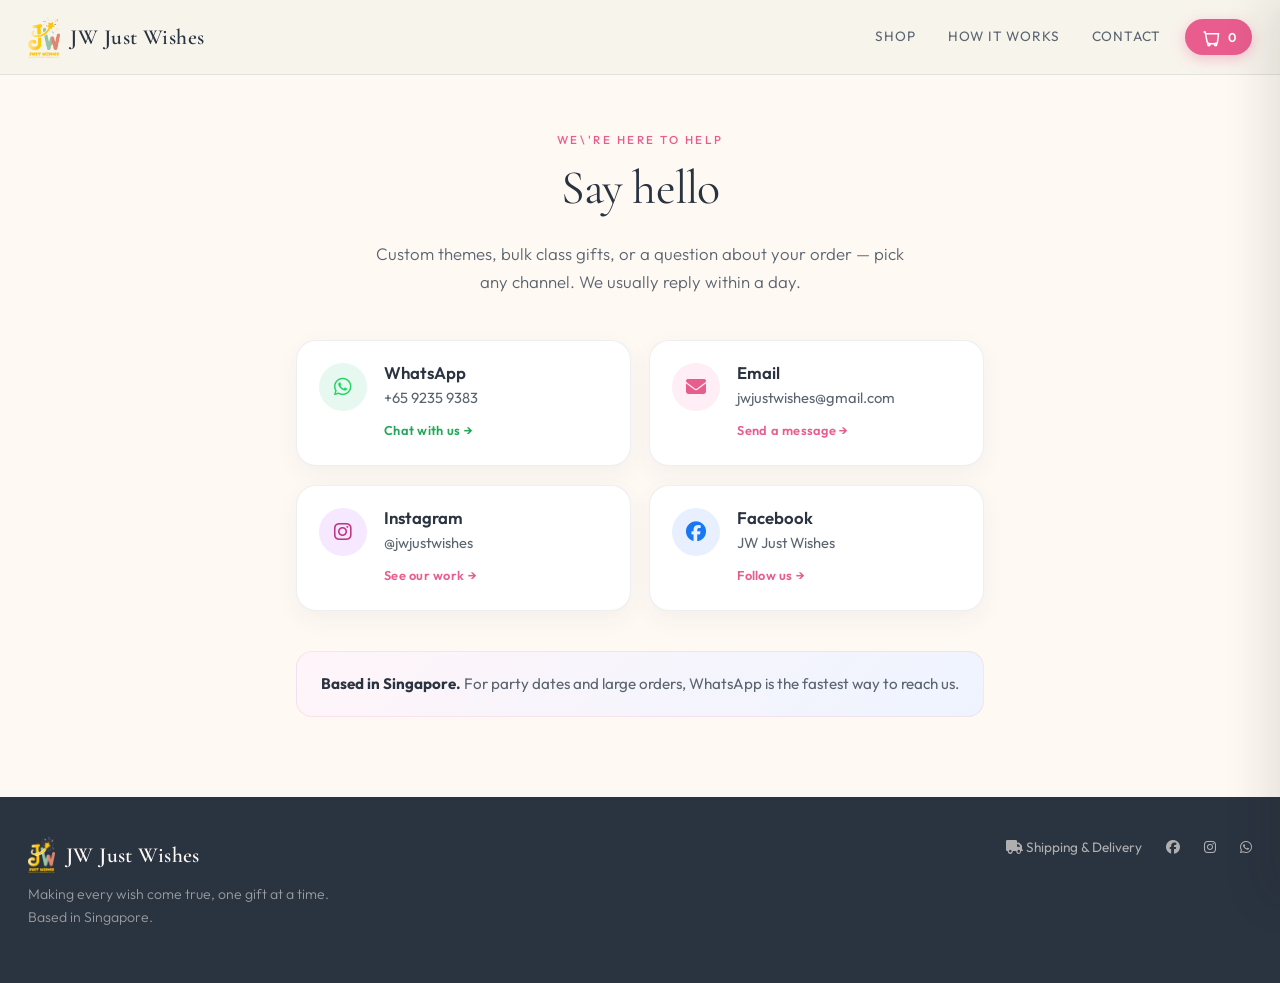
==== commit db23a4d2: "Update contact.html" ====
--- a/contact.html
+++ b/contact.html
@@ -91,10 +91,11 @@
       <p class="footer-tag">Making every wish come true, one gift at a time.<br>Based in Singapore.</p>
     </div>
     <div class="footer-links">
-      <a href="shipping.html">Shipping</a>
-      <a href="https://instagram.com/jwjustwishes" target="_blank" rel="noopener" aria-label="Instagram" class="icon-only-link"><i class="fa-brands fa-instagram"></i></a>
-      <a href="https://wa.me/6592359383" target="_blank" rel="noopener" aria-label="WhatsApp" class="icon-only-link"><i class="fa-brands fa-whatsapp"></i></a>
-    </div>
+  <a href="shipping.html"><i class="fa-solid fa-truck"></i> Shipping &amp; Delivery</a>
+  <a href="https://facebook.com/profile.php?id=61590632560193" target="_blank" rel="noopener" aria-label="Facebook" class="icon-only-link"><i class="fa-brands fa-facebook"></i></a>
+  <a href="https://instagram.com/jwjustwishes" target="_blank" rel="noopener" aria-label="Instagram" class="icon-only-link"><i class="fa-brands fa-instagram"></i></a>
+  <a href="https://wa.me/6592359383" target="_blank" rel="noopener" aria-label="WhatsApp" class="icon-only-link"><i class="fa-brands fa-whatsapp"></i></a>
+</div>
   </div>
 </footer>
 
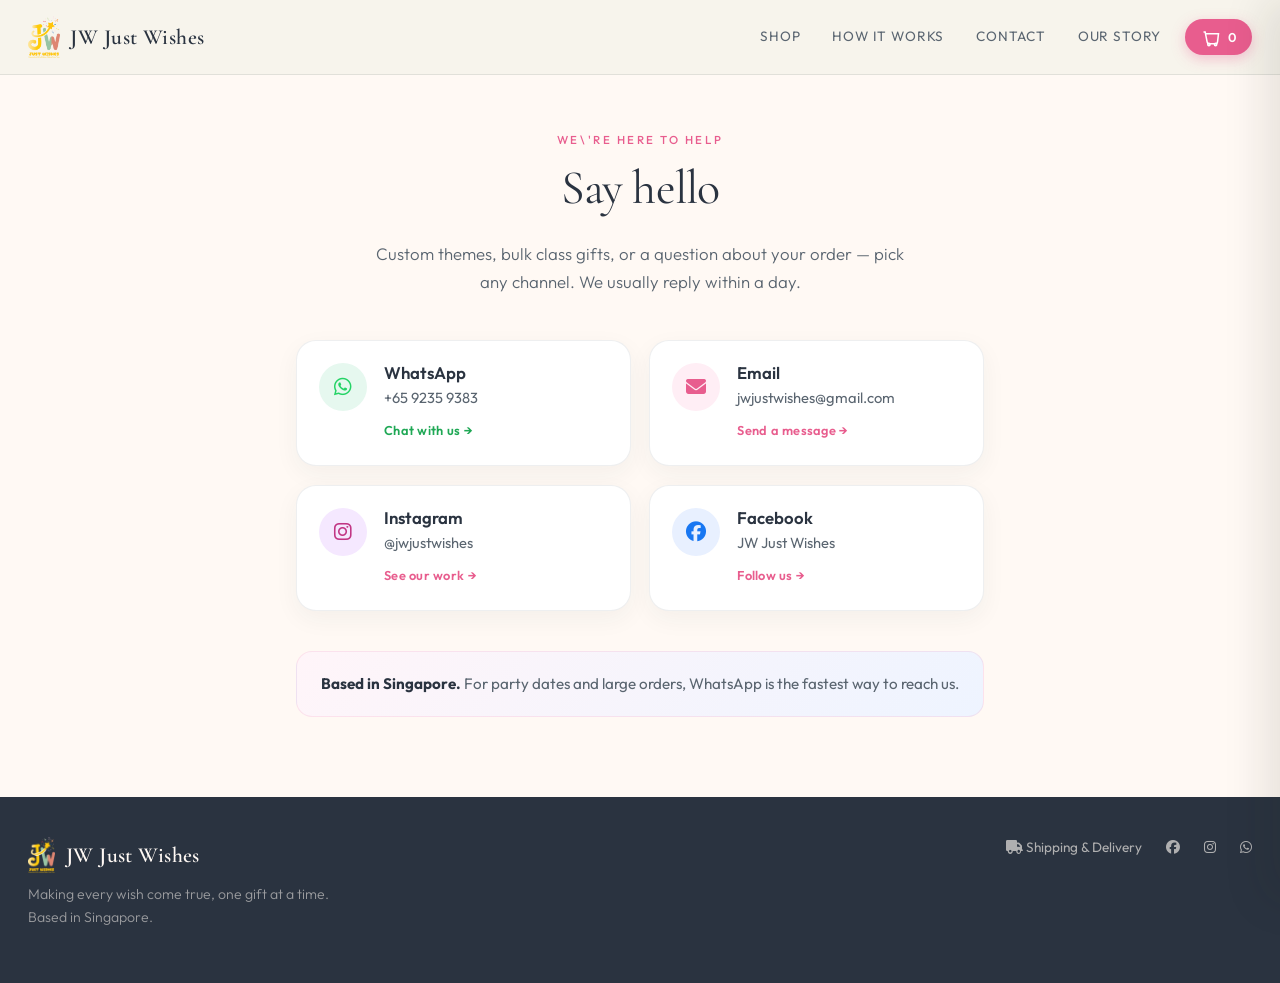
==== commit 66100e37: "Update contact.html" ====
--- a/contact.html
+++ b/contact.html
@@ -23,6 +23,7 @@
       <a href="shop.html">Shop</a>
       <a href="how.html">How it works</a>
       <a href="contact.html">Contact</a>
+      <a href="story.html">Our Story</a>
     </nav>
     <button class="cart-toggle" id="cartToggle" aria-label="Open cart">
       <svg width="20" height="20" viewBox="0 0 24 24" fill="none" stroke="currentColor" stroke-width="1.8"><path d="M3 6h2l2.4 12.2a2 2 0 002 1.8h8.4a2 2 0 002-1.8L21 8H6"/><circle cx="9.5" cy="21" r="1.4"/><circle cx="17.5" cy="21" r="1.4"/></svg>
--- a/styles.css
+++ b/styles.css
@@ -218,25 +218,63 @@
   flex-wrap: wrap;
   gap: 0.85rem;
 }
+/* 外层：霓虹光晕不裁切；内层再 overflow 裁圆角图 */
 .hero-visual {
   position: relative;
   aspect-ratio: 4/5;
+  border-radius: 28px;
+  padding: 4px; /* 边框厚度 */
+  /* 马卡龙色：粉 / 桃 / 柠 / 薄荷 / 天蓝 / 香芋 */
+  background: linear-gradient(
+    90deg,
+    #ffb3c6,
+    #ffd6a5,
+    #fdffb6,
+    #caffbf,
+    #9bf6ff,
+    #bdb2ff,
+    #ffc6ff,
+    #ffb3c6
+  );
+  background-size: 300% 100%;
+  animation: neonRainbow 5s linear infinite;
+  box-shadow:
+    0 0 14px rgba(255, 179, 198, 0.55),
+    0 0 22px rgba(155, 246, 255, 0.35),
+    0 0 28px rgba(189, 178, 255, 0.28),
+    0 16px 40px rgba(232, 93, 142, 0.08);
+  z-index: 0;
+}
+.hero-visual > .hero-carousel-container {
+  position: relative;
+  width: 100%;
+  height: 100%;
+  border-radius: 24px;
+  overflow: hidden;
   background: linear-gradient(160deg, #ffeef5, #e8f0ff);
-  overflow: hidden;
-  border-radius: 28px;
-  box-shadow: 0 20px 50px rgba(232, 93, 142, 0.15);
+  z-index: 1;
 }
 .hero-visual img {
   width: 100%;
   height: 100%;
   object-fit: cover;
 }
+.hero-visual::before { content: none; }
 .hero-visual::after {
   content: "";
   position: absolute;
-  inset: 1rem;
-  border: 1px solid rgba(255,255,255,0.35);
+  inset: 14px;
+  border-radius: 18px;
+  border: 1px solid rgba(255, 255, 255, 0.4);
   pointer-events: none;
+  z-index: 4;
+}
+@keyframes neonRainbow {
+  0% { background-position: 0% 50%; }
+  100% { background-position: 100% 50%; }
+}
+@media (prefers-reduced-motion: reduce) {
+  .hero-visual { animation: none; }
 }
 /* Carousel reused inside hero-visual */
 .hero-carousel-container {
@@ -435,9 +473,20 @@
 .collection-card:nth-child(4) { border-color: #ffe6b8; }
 
 .collection-emoji {
-  font-size: 1.85rem;
+  display: inline-flex;
+  align-items: center;
+  justify-content: center;
+  width: 2rem;
+  height: 2rem;
   line-height: 1;
-  filter: drop-shadow(0 2px 0 rgba(0,0,0,0.04));
+}
+.collection-emoji svg {
+  width: 100%;
+  height: 100%;
+  color: var(--ink);          /* 线稿颜色 */
+}
+.collection-card.active .collection-emoji svg {
+  color: var(--accent);       /* 选中时用粉色 */
 }
 .collection-name {
   font-size: 0.82rem;
@@ -465,6 +514,15 @@
 }
 
 /* ---------- Product grid ---------- */
+.shop-section,
+#shop {
+  padding: 4rem 0 1rem;
+  background:
+    radial-gradient(circle at 12% 20%, rgba(255, 214, 231, 0.7) 0%, transparent 42%),
+    radial-gradient(circle at 88% 10%, rgba(201, 182, 255, 0.45) 0%, transparent 40%),
+    radial-gradient(circle at 70% 80%, rgba(61, 184, 154, 0.12) 0%, transparent 35%),
+    var(--paper);
+}
 .shop { padding: 2rem 0 5rem; }
 .product-grid {
   max-width: 1280px;
@@ -520,7 +578,7 @@
 .product-media img {
   width: 100%;
   height: 100%;
-  object-fit: cover;
+  object-fit: contain;
   transition: transform 0.45s ease;
 }
 a.product-card-link:hover .product-media img {
@@ -761,9 +819,10 @@
   align-items: start;
 }
 .product-detail-media img {
+  height: 100%;
   width: 100%;
-  aspect-ratio: 3/4;
-  object-fit: cover;
+  aspect-ratio: 4/3;
+  object-fit: contain;
   background: var(--paper-2);
 }
 .product-detail-info h1 {
@@ -1410,3 +1469,63 @@
 .contact-note strong {
   color: var(--ink, #2a3340);
 }
+
+
+/* Home: 4 large collection buttons (link to shop) */
+.collection-cards-large {
+  max-width: 900px;
+  margin: 0 auto 1rem;
+  display: grid;
+  grid-template-columns: repeat(4, 1fr);
+  gap: 1rem;
+  padding: 0 1.5rem 2rem;
+}
+@media (max-width: 800px) {
+  .collection-cards-large {
+    grid-template-columns: repeat(2, 1fr);
+  }
+}
+a.collection-card-link {
+  text-decoration: none;
+  color: inherit;
+  min-height: 150px;
+  padding: 1.5rem 1.2rem 1.35rem;
+  min-width: 0;
+}
+a.collection-card-link .collection-emoji {
+  width: 2.6rem;
+  height: 2.6rem;
+  font-size: 1.75rem;
+  margin-bottom: 0.15rem;
+}
+a.collection-card-link .collection-name {
+  font-size: 1.05rem;
+  font-weight: 600;
+}
+.collection-sub {
+  display: block;
+  margin-top: 0.25rem;
+  font-size: 0.75rem;
+  font-weight: 400;
+  color: var(--ink-soft);
+  text-align: center;
+  line-height: 1.35;
+}
+a.collection-card-link:hover .collection-sub {
+  color: var(--ink);
+}
+/* 首页不再用 active 筛选态 */
+.collections-section .collection-card.active {
+  background: var(--card);
+  border-color: inherit;
+  box-shadow: 0 8px 22px rgba(42, 51, 64, 0.07);
+  transform: none;
+}
+.collections-section a.collection-card-link:nth-child(1) { border-color: #cfe0ff; }
+.collections-section a.collection-card-link:nth-child(2) { border-color: #d4f5ec; }
+.collections-section a.collection-card-link:nth-child(3) { border-color: #ffe6b8; }
+.collections-section a.collection-card-link:nth-child(4) { border-color: #ffd6e7; }
+.collections-section a.collection-card-link:hover {
+  transform: translateY(-4px);
+  box-shadow: 0 14px 28px rgba(232, 93, 142, 0.15);
+}
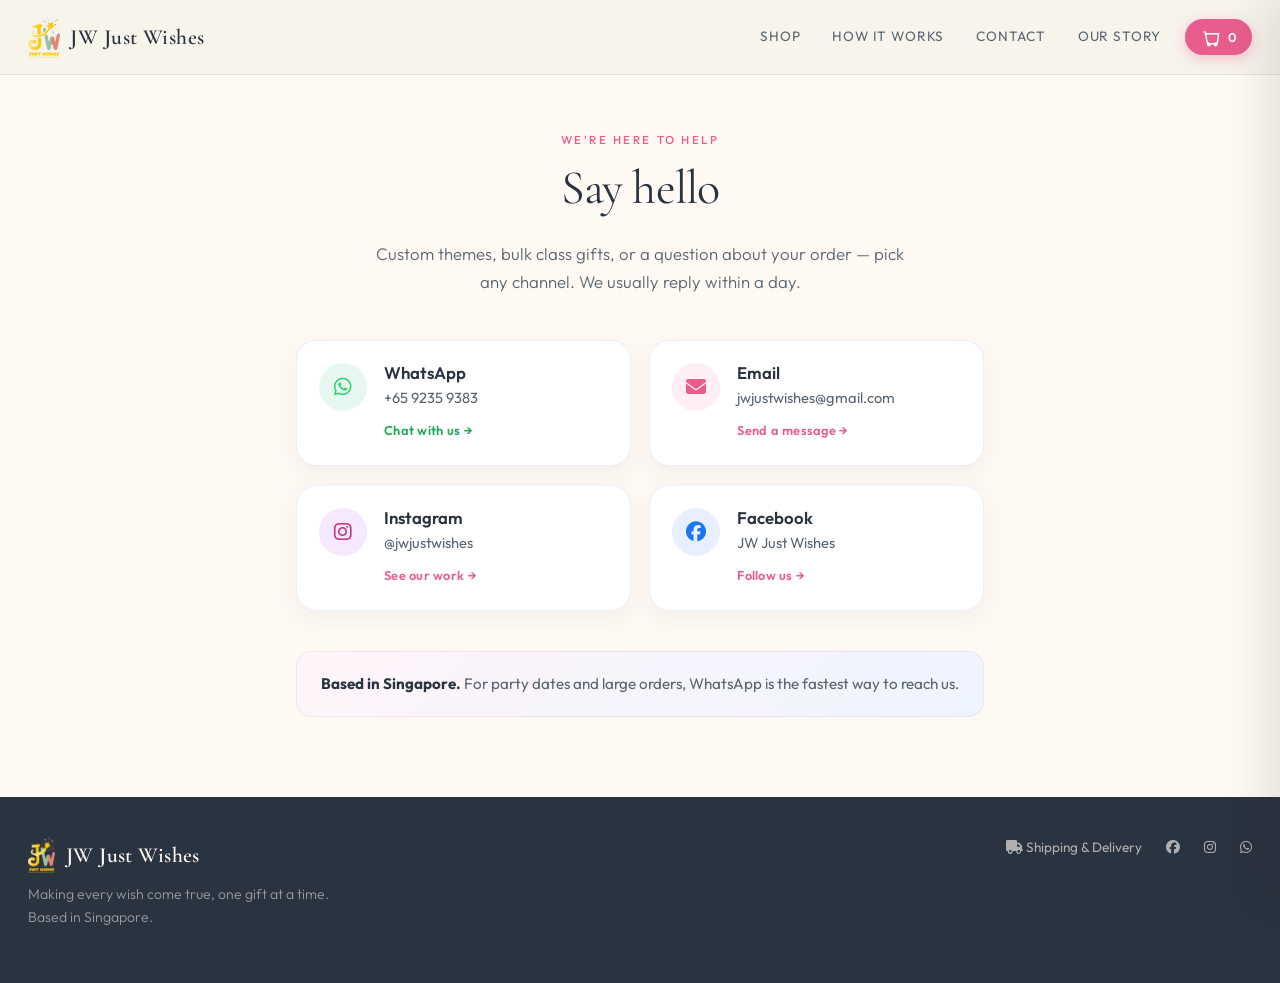
==== commit 3666fc63: "Update contact.html" ====
--- a/contact.html
+++ b/contact.html
@@ -34,7 +34,7 @@
 
 <main class="contact-page">
   <div class="contact-hero">
-    <p class="eyebrow">We\'re here to help</p>
+    <p class="eyebrow">We're here to help</p>
     <h1>Say hello</h1>
     <p class="contact-lead">Custom themes, bulk class gifts, or a question about your order — pick any channel. We usually reply within a day.</p>
   </div>
